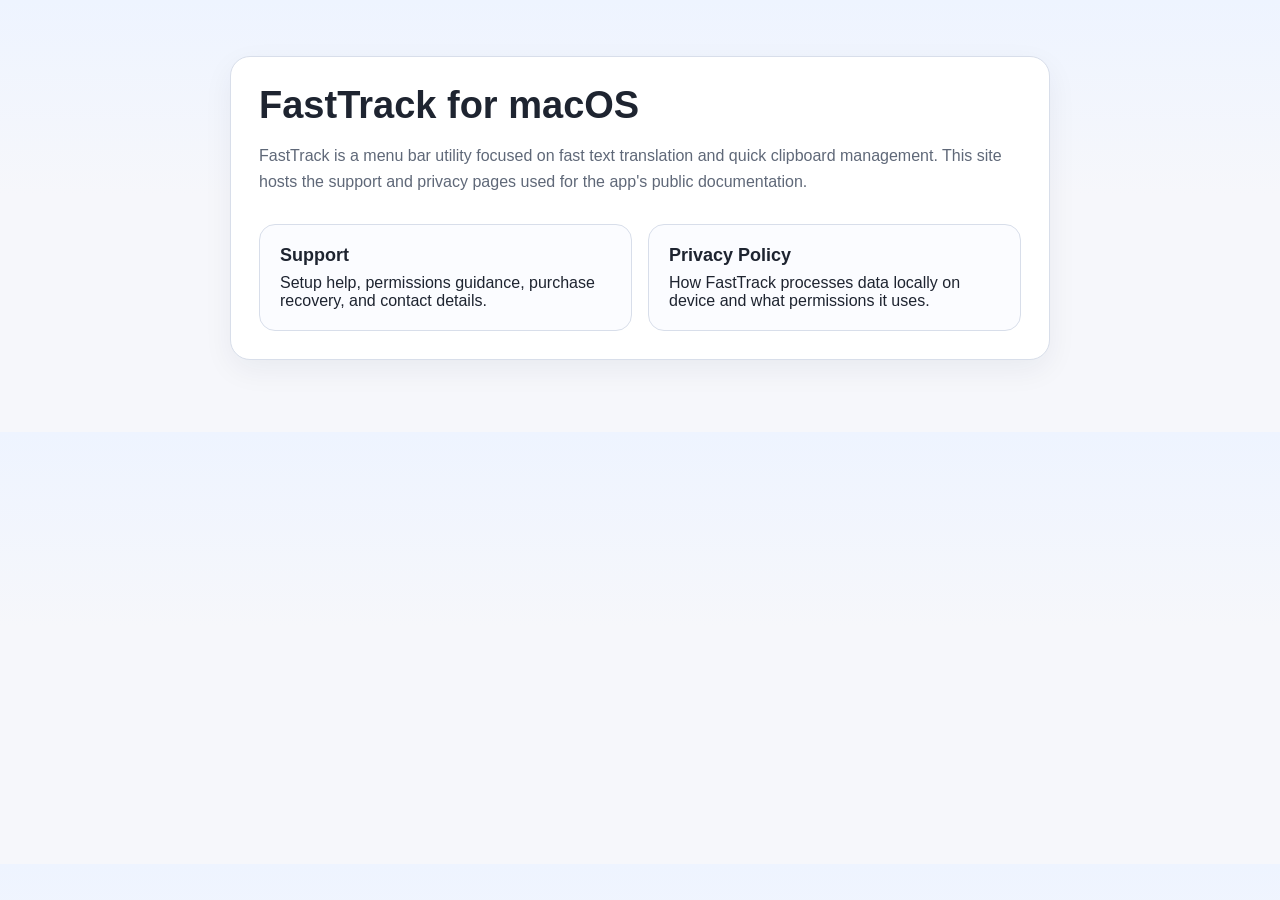
==== index.html @ 439d9b75 "Add FastTrack support and privacy pages" ====
<!DOCTYPE html>
<html lang="en">
<head>
  <meta charset="UTF-8">
  <meta name="viewport" content="width=device-width, initial-scale=1">
  <title>FastTrack for macOS</title>
  <style>
    :root {
      color-scheme: light;
      --bg: #f6f7fb;
      --card: #ffffff;
      --text: #1e2430;
      --muted: #5f6878;
      --line: #d8deea;
      --accent: #1777ff;
    }
    * { box-sizing: border-box; }
    body {
      margin: 0;
      font-family: -apple-system, BlinkMacSystemFont, "Segoe UI", sans-serif;
      background: linear-gradient(180deg, #eef4ff 0%, var(--bg) 45%);
      color: var(--text);
    }
    .wrap {
      max-width: 860px;
      margin: 0 auto;
      padding: 56px 20px 72px;
    }
    .card {
      background: var(--card);
      border: 1px solid var(--line);
      border-radius: 20px;
      padding: 28px;
      box-shadow: 0 10px 30px rgba(25, 42, 70, 0.06);
    }
    h1 { margin: 0 0 10px; font-size: 38px; line-height: 1.1; }
    p { color: var(--muted); line-height: 1.65; }
    .links {
      display: grid;
      grid-template-columns: repeat(auto-fit, minmax(220px, 1fr));
      gap: 16px;
      margin-top: 28px;
    }
    a.tile {
      display: block;
      padding: 20px;
      border: 1px solid var(--line);
      border-radius: 16px;
      text-decoration: none;
      color: inherit;
      background: #fbfcff;
    }
    a.tile:hover { border-color: #b7c8f6; }
    .tile strong { display: block; margin-bottom: 8px; font-size: 18px; }
  </style>
</head>
<body>
  <main class="wrap">
    <section class="card">
      <h1>FastTrack for macOS</h1>
      <p>FastTrack is a menu bar utility focused on fast text translation and quick clipboard management. This site hosts the support and privacy pages used for the app's public documentation.</p>
      <div class="links">
        <a class="tile" href="./support.html">
          <strong>Support</strong>
          <span>Setup help, permissions guidance, purchase recovery, and contact details.</span>
        </a>
        <a class="tile" href="./privacy.html">
          <strong>Privacy Policy</strong>
          <span>How FastTrack processes data locally on device and what permissions it uses.</span>
        </a>
      </div>
    </section>
  </main>
</body>
</html>
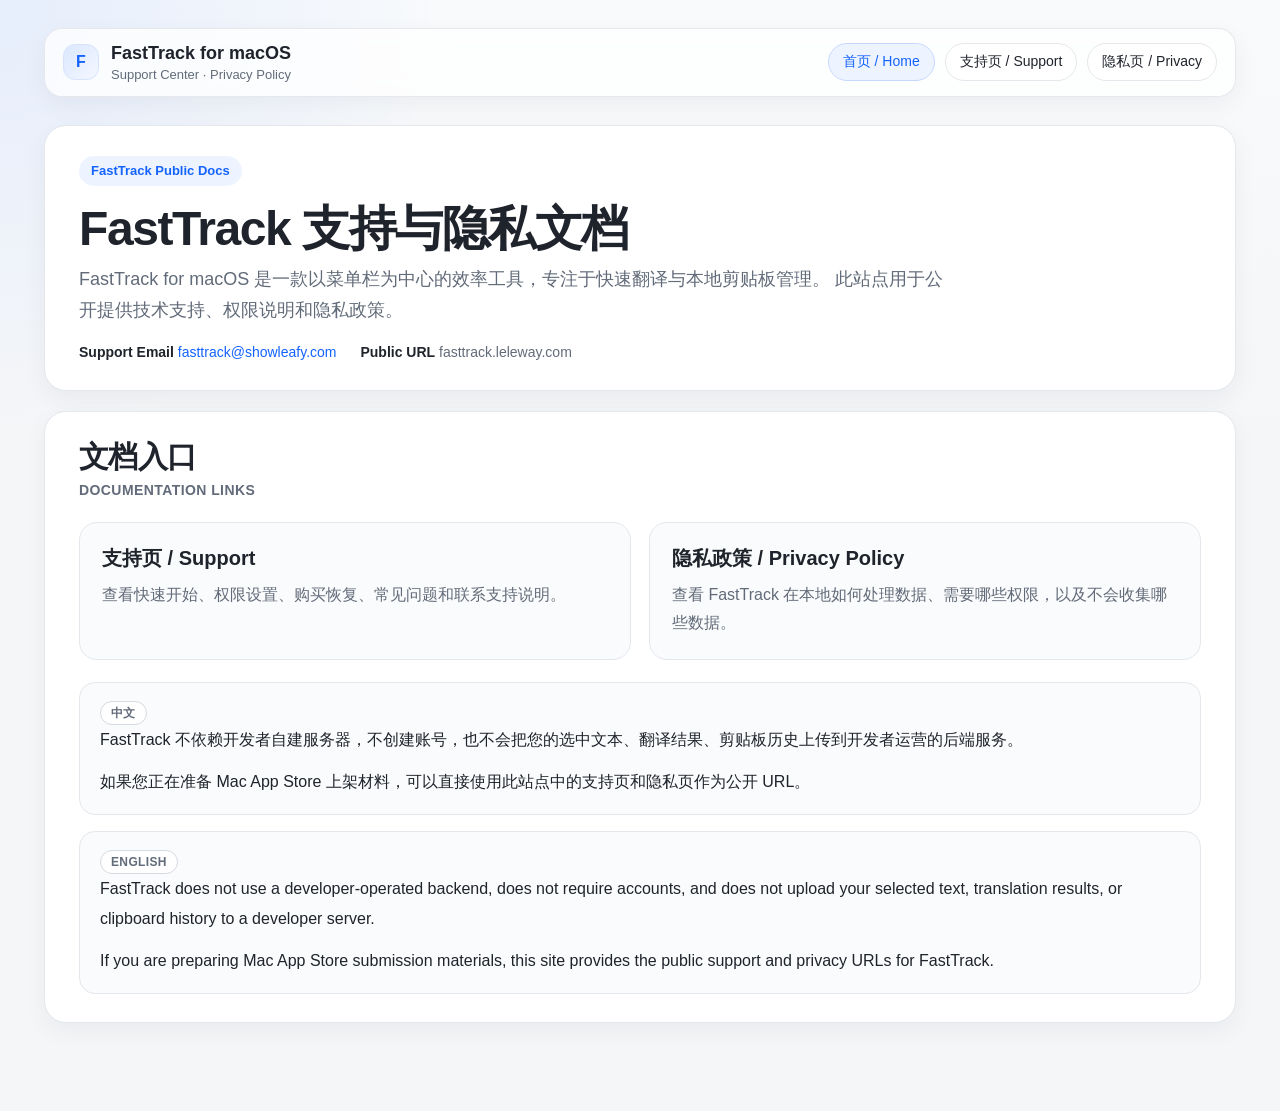
==== commit 291ca8ac: "feat: redesign support and privacy pages" ====
--- a/index.html
+++ b/index.html
@@ -1,73 +1,67 @@
 <!DOCTYPE html>
-<html lang="en">
+<html lang="zh-CN">
 <head>
   <meta charset="UTF-8">
   <meta name="viewport" content="width=device-width, initial-scale=1">
   <title>FastTrack for macOS</title>
-  <style>
-    :root {
-      color-scheme: light;
-      --bg: #f6f7fb;
-      --card: #ffffff;
-      --text: #1e2430;
-      --muted: #5f6878;
-      --line: #d8deea;
-      --accent: #1777ff;
-    }
-    * { box-sizing: border-box; }
-    body {
-      margin: 0;
-      font-family: -apple-system, BlinkMacSystemFont, "Segoe UI", sans-serif;
-      background: linear-gradient(180deg, #eef4ff 0%, var(--bg) 45%);
-      color: var(--text);
-    }
-    .wrap {
-      max-width: 860px;
-      margin: 0 auto;
-      padding: 56px 20px 72px;
-    }
-    .card {
-      background: var(--card);
-      border: 1px solid var(--line);
-      border-radius: 20px;
-      padding: 28px;
-      box-shadow: 0 10px 30px rgba(25, 42, 70, 0.06);
-    }
-    h1 { margin: 0 0 10px; font-size: 38px; line-height: 1.1; }
-    p { color: var(--muted); line-height: 1.65; }
-    .links {
-      display: grid;
-      grid-template-columns: repeat(auto-fit, minmax(220px, 1fr));
-      gap: 16px;
-      margin-top: 28px;
-    }
-    a.tile {
-      display: block;
-      padding: 20px;
-      border: 1px solid var(--line);
-      border-radius: 16px;
-      text-decoration: none;
-      color: inherit;
-      background: #fbfcff;
-    }
-    a.tile:hover { border-color: #b7c8f6; }
-    .tile strong { display: block; margin-bottom: 8px; font-size: 18px; }
-  </style>
+  <link rel="stylesheet" href="./styles.css">
 </head>
 <body>
-  <main class="wrap">
-    <section class="card">
-      <h1>FastTrack for macOS</h1>
-      <p>FastTrack is a menu bar utility focused on fast text translation and quick clipboard management. This site hosts the support and privacy pages used for the app's public documentation.</p>
-      <div class="links">
-        <a class="tile" href="./support.html">
-          <strong>Support</strong>
-          <span>Setup help, permissions guidance, purchase recovery, and contact details.</span>
+  <main class="site-shell">
+    <header class="site-header">
+      <div class="brand">
+        <div class="brand-mark">F</div>
+        <div class="brand-copy">
+          <strong>FastTrack for macOS</strong>
+          <span>Support Center · Privacy Policy</span>
+        </div>
+      </div>
+      <nav class="site-nav" aria-label="Primary">
+        <a href="./index.html" aria-current="page">首页 / Home</a>
+        <a href="./support.html">支持页 / Support</a>
+        <a href="./privacy.html">隐私页 / Privacy</a>
+      </nav>
+    </header>
+
+    <section class="hero">
+      <span class="eyebrow">FastTrack Public Docs</span>
+      <h1>FastTrack 支持与隐私文档</h1>
+      <p class="hero-subtitle">
+        FastTrack for macOS 是一款以菜单栏为中心的效率工具，专注于快速翻译与本地剪贴板管理。
+        此站点用于公开提供技术支持、权限说明和隐私政策。
+      </p>
+      <div class="hero-meta">
+        <span><strong>Support Email</strong> <a href="mailto:fasttrack@showleafy.com">fasttrack@showleafy.com</a></span>
+        <span><strong>Public URL</strong> fasttrack.leleway.com</span>
+      </div>
+    </section>
+
+    <section class="doc-section">
+      <h2>文档入口</h2>
+      <p class="section-subtitle">Documentation Links</p>
+
+      <div class="home-grid">
+        <a class="home-tile" href="./support.html">
+          <strong>支持页 / Support</strong>
+          <p>查看快速开始、权限设置、购买恢复、常见问题和联系支持说明。</p>
         </a>
-        <a class="tile" href="./privacy.html">
-          <strong>Privacy Policy</strong>
-          <span>How FastTrack processes data locally on device and what permissions it uses.</span>
+        <a class="home-tile" href="./privacy.html">
+          <strong>隐私政策 / Privacy Policy</strong>
+          <p>查看 FastTrack 在本地如何处理数据、需要哪些权限，以及不会收集哪些数据。</p>
         </a>
+      </div>
+
+      <div class="copy-grid">
+        <div class="copy-block">
+          <span class="copy-label">中文</span>
+          <p>FastTrack 不依赖开发者自建服务器，不创建账号，也不会把您的选中文本、翻译结果、剪贴板历史上传到开发者运营的后端服务。</p>
+          <p>如果您正在准备 Mac App Store 上架材料，可以直接使用此站点中的支持页和隐私页作为公开 URL。</p>
+        </div>
+        <div class="copy-block">
+          <span class="copy-label">English</span>
+          <p>FastTrack does not use a developer-operated backend, does not require accounts, and does not upload your selected text, translation results, or clipboard history to a developer server.</p>
+          <p>If you are preparing Mac App Store submission materials, this site provides the public support and privacy URLs for FastTrack.</p>
+        </div>
       </div>
     </section>
   </main>
--- a/styles.css
+++ b/styles.css
@@ -0,0 +1,473 @@
+:root {
+  color-scheme: light;
+  --bg: #f5f6f8;
+  --panel: #ffffff;
+  --panel-soft: #fafbfc;
+  --text: #1f232b;
+  --muted: #626b79;
+  --line: #e4e7ec;
+  --line-strong: #d5dae2;
+  --accent: #1463ff;
+  --accent-soft: #eef4ff;
+  --shadow: 0 8px 24px rgba(17, 24, 39, 0.05);
+  --radius-lg: 22px;
+  --radius-md: 16px;
+  --radius-sm: 12px;
+}
+
+* {
+  box-sizing: border-box;
+}
+
+html {
+  scroll-behavior: smooth;
+}
+
+body {
+  margin: 0;
+  font-family: -apple-system, BlinkMacSystemFont, "Segoe UI", sans-serif;
+  background:
+    radial-gradient(circle at top left, rgba(20, 99, 255, 0.08), transparent 26%),
+    linear-gradient(180deg, #f8fafc 0%, var(--bg) 38%);
+  color: var(--text);
+}
+
+a {
+  color: var(--accent);
+  text-decoration: none;
+}
+
+a:hover {
+  text-decoration: underline;
+}
+
+.site-shell {
+  max-width: 1240px;
+  margin: 0 auto;
+  padding: 28px 24px 88px;
+}
+
+.site-header {
+  display: flex;
+  align-items: center;
+  justify-content: space-between;
+  gap: 20px;
+  margin-bottom: 28px;
+  padding: 14px 18px;
+  background: rgba(255, 255, 255, 0.74);
+  border: 1px solid rgba(228, 231, 236, 0.92);
+  border-radius: 18px;
+  backdrop-filter: blur(10px);
+  box-shadow: var(--shadow);
+}
+
+.brand {
+  display: flex;
+  align-items: center;
+  gap: 12px;
+  min-width: 0;
+}
+
+.brand-mark {
+  width: 36px;
+  height: 36px;
+  display: inline-flex;
+  align-items: center;
+  justify-content: center;
+  border-radius: 12px;
+  background: linear-gradient(135deg, #dbe8ff, #f4f7ff);
+  border: 1px solid #d7e3fb;
+  color: var(--accent);
+  font-weight: 800;
+}
+
+.brand-copy {
+  min-width: 0;
+}
+
+.brand-copy strong {
+  display: block;
+  font-size: 18px;
+  line-height: 1.2;
+}
+
+.brand-copy span {
+  display: block;
+  margin-top: 2px;
+  color: var(--muted);
+  font-size: 13px;
+}
+
+.site-nav {
+  display: flex;
+  flex-wrap: wrap;
+  gap: 10px;
+}
+
+.site-nav a {
+  display: inline-flex;
+  align-items: center;
+  justify-content: center;
+  min-height: 38px;
+  padding: 0 14px;
+  border-radius: 999px;
+  border: 1px solid var(--line);
+  background: var(--panel);
+  color: var(--text);
+  font-size: 14px;
+  text-decoration: none;
+}
+
+.site-nav a[aria-current="page"] {
+  border-color: #c7d8ff;
+  background: var(--accent-soft);
+  color: var(--accent);
+}
+
+.language-switch {
+  display: inline-flex;
+  gap: 10px;
+  flex-wrap: wrap;
+  margin-top: 18px;
+}
+
+.language-switch a {
+  display: inline-flex;
+  align-items: center;
+  min-height: 34px;
+  padding: 0 12px;
+  border-radius: 999px;
+  border: 1px solid var(--line);
+  background: var(--panel);
+  color: var(--muted);
+  font-size: 13px;
+  text-decoration: none;
+}
+
+.language-switch a[aria-current="page"] {
+  border-color: #c7d8ff;
+  background: var(--accent-soft);
+  color: var(--accent);
+}
+
+.doc-layout {
+  display: grid;
+  grid-template-columns: minmax(0, 1fr) 248px;
+  gap: 32px;
+  align-items: start;
+}
+
+.doc-main {
+  min-width: 0;
+}
+
+.hero {
+  padding: 30px 34px;
+  background: var(--panel);
+  border: 1px solid var(--line);
+  border-radius: var(--radius-lg);
+  box-shadow: var(--shadow);
+}
+
+.eyebrow {
+  display: inline-flex;
+  align-items: center;
+  gap: 8px;
+  min-height: 30px;
+  padding: 0 12px;
+  border-radius: 999px;
+  background: var(--accent-soft);
+  color: var(--accent);
+  font-size: 13px;
+  font-weight: 600;
+}
+
+.hero h1 {
+  margin: 18px 0 10px;
+  font-size: clamp(34px, 4vw, 48px);
+  line-height: 1.06;
+  letter-spacing: -0.03em;
+}
+
+.hero-subtitle {
+  max-width: 880px;
+  margin: 0;
+  color: var(--muted);
+  font-size: 18px;
+  line-height: 1.7;
+}
+
+.hero-meta {
+  display: flex;
+  flex-wrap: wrap;
+  gap: 16px 24px;
+  margin-top: 18px;
+  color: var(--muted);
+  font-size: 14px;
+}
+
+.hero-meta strong {
+  color: var(--text);
+}
+
+.doc-section {
+  margin-top: 20px;
+  padding: 28px 34px;
+  background: var(--panel);
+  border: 1px solid var(--line);
+  border-radius: var(--radius-lg);
+  box-shadow: var(--shadow);
+}
+
+.doc-section h2 {
+  margin: 0;
+  font-size: 30px;
+  line-height: 1.15;
+  letter-spacing: -0.02em;
+}
+
+.section-subtitle {
+  margin: 8px 0 0;
+  color: var(--muted);
+  font-size: 14px;
+  font-weight: 600;
+  letter-spacing: 0.03em;
+  text-transform: uppercase;
+}
+
+.copy-grid {
+  display: grid;
+  gap: 16px;
+  margin-top: 22px;
+}
+
+.copy-block {
+  padding: 18px 20px;
+  background: var(--panel-soft);
+  border: 1px solid var(--line);
+  border-radius: var(--radius-md);
+}
+
+.copy-label {
+  display: inline-flex;
+  align-items: center;
+  min-height: 24px;
+  padding: 0 10px;
+  border-radius: 999px;
+  background: #ffffff;
+  border: 1px solid var(--line-strong);
+  color: var(--muted);
+  font-size: 12px;
+  font-weight: 700;
+  letter-spacing: 0.03em;
+  text-transform: uppercase;
+}
+
+.copy-block p,
+.copy-block li {
+  margin: 0;
+  color: var(--text);
+  font-size: 16px;
+  line-height: 1.85;
+}
+
+.copy-block p + p,
+.copy-block ul,
+.copy-block ol {
+  margin-top: 12px;
+}
+
+.copy-block ul,
+.copy-block ol {
+  padding-left: 22px;
+}
+
+.copy-block li + li {
+  margin-top: 8px;
+}
+
+.doc-content p,
+.doc-content li {
+  margin: 0;
+  color: var(--text);
+  font-size: 16px;
+  line-height: 1.85;
+}
+
+.doc-content p + p,
+.doc-content ul,
+.doc-content ol {
+  margin-top: 12px;
+}
+
+.doc-content ul,
+.doc-content ol {
+  padding-left: 22px;
+}
+
+.doc-content li + li {
+  margin-top: 8px;
+}
+
+.copy-block strong {
+  color: var(--text);
+}
+
+.note {
+  margin-top: 16px;
+  padding: 14px 16px;
+  border-left: 3px solid var(--accent);
+  background: var(--accent-soft);
+  border-radius: 14px;
+}
+
+.note p {
+  margin: 0;
+  color: #24407a;
+  font-size: 14px;
+  line-height: 1.7;
+}
+
+.doc-aside {
+  position: sticky;
+  top: 24px;
+}
+
+.toc {
+  padding: 20px 18px;
+  background: rgba(255, 255, 255, 0.82);
+  border: 1px solid var(--line);
+  border-radius: 18px;
+  box-shadow: var(--shadow);
+  backdrop-filter: blur(10px);
+}
+
+.toc h2 {
+  margin: 0 0 12px;
+  font-size: 14px;
+  line-height: 1.2;
+  letter-spacing: 0.03em;
+  text-transform: uppercase;
+  color: var(--muted);
+}
+
+.toc ul {
+  margin: 0;
+  padding: 0;
+  list-style: none;
+}
+
+.toc li + li {
+  margin-top: 8px;
+}
+
+.toc a {
+  color: var(--muted);
+  font-size: 14px;
+  line-height: 1.6;
+  text-decoration: none;
+}
+
+.toc a:hover {
+  color: var(--accent);
+}
+
+.home-grid {
+  display: grid;
+  grid-template-columns: repeat(auto-fit, minmax(260px, 1fr));
+  gap: 18px;
+  margin-top: 24px;
+}
+
+.home-tile {
+  display: block;
+  padding: 22px;
+  background: var(--panel-soft);
+  border: 1px solid var(--line);
+  border-radius: 18px;
+  text-decoration: none;
+}
+
+.home-tile:hover {
+  border-color: #c7d8ff;
+  background: #ffffff;
+}
+
+.home-tile strong {
+  display: block;
+  color: var(--text);
+  font-size: 20px;
+  line-height: 1.3;
+}
+
+.home-tile p {
+  margin: 10px 0 0;
+  color: var(--muted);
+  line-height: 1.75;
+}
+
+.footer-links {
+  display: flex;
+  flex-wrap: wrap;
+  gap: 12px 16px;
+  margin-top: 24px;
+  font-size: 14px;
+  color: var(--muted);
+}
+
+@media (max-width: 980px) {
+  .doc-layout {
+    grid-template-columns: 1fr;
+  }
+
+  .doc-aside {
+    position: static;
+    order: -1;
+  }
+
+  .toc {
+    padding: 18px;
+  }
+}
+
+@media (max-width: 720px) {
+  .site-shell {
+    padding: 18px 14px 52px;
+  }
+
+  .site-header,
+  .hero,
+  .doc-section {
+    padding-left: 20px;
+    padding-right: 20px;
+  }
+
+  .site-header {
+    flex-direction: column;
+    align-items: stretch;
+  }
+
+  .brand {
+    align-items: flex-start;
+  }
+
+  .site-nav {
+    width: 100%;
+  }
+
+  .site-nav a {
+    flex: 1 1 calc(50% - 10px);
+  }
+
+  .hero h1 {
+    font-size: 34px;
+  }
+
+  .doc-section h2 {
+    font-size: 24px;
+  }
+
+  .copy-block {
+    padding: 16px;
+  }
+}
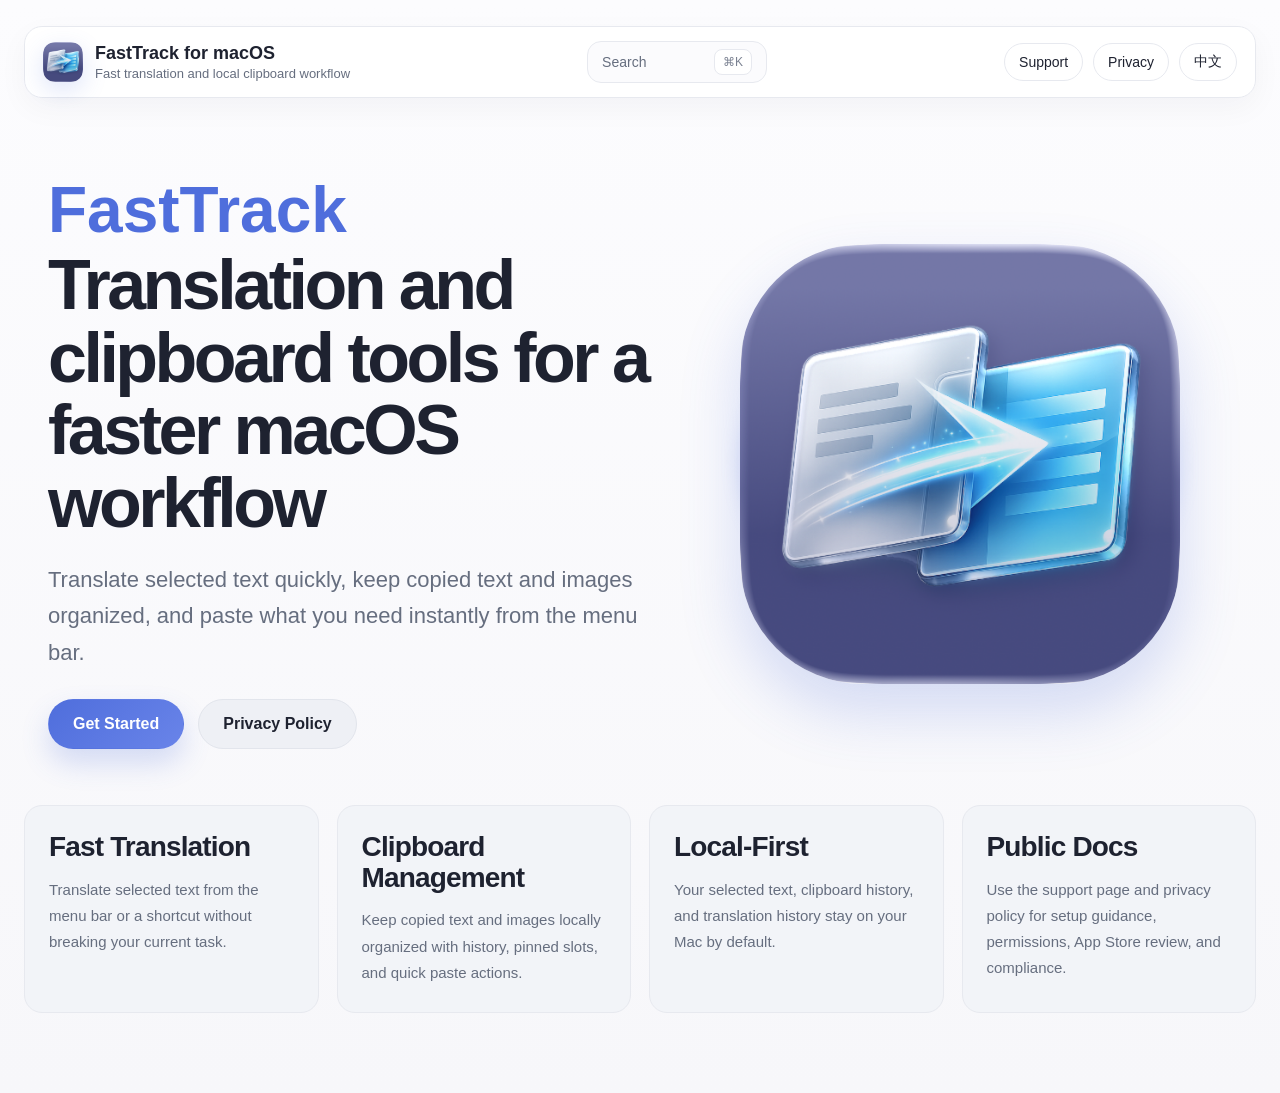
==== commit b061aea9: "feat: split localized home pages and refresh site chrome" ====
--- a/index.html
+++ b/index.html
@@ -1,68 +1,71 @@
 <!DOCTYPE html>
-<html lang="zh-CN">
+<html lang="en">
 <head>
   <meta charset="UTF-8">
   <meta name="viewport" content="width=device-width, initial-scale=1">
   <title>FastTrack for macOS</title>
+  <link rel="icon" href="./assets/app-icon.png">
   <link rel="stylesheet" href="./styles.css">
 </head>
 <body>
-  <main class="site-shell">
-    <header class="site-header">
-      <div class="brand">
-        <div class="brand-mark">F</div>
+  <main class="site-shell site-shell-home">
+    <header class="site-header home-header">
+      <a class="brand" href="./index.html" aria-label="FastTrack home">
+        <img class="brand-icon" src="./assets/app-icon.png" alt="FastTrack app icon">
         <div class="brand-copy">
           <strong>FastTrack for macOS</strong>
-          <span>Support Center · Privacy Policy</span>
+          <span>Fast translation and local clipboard workflow</span>
         </div>
+      </a>
+
+      <div class="header-search" aria-hidden="true">
+        <span>Search</span>
+        <kbd>⌘K</kbd>
       </div>
+
       <nav class="site-nav" aria-label="Primary">
-        <a href="./index.html" aria-current="page">首页 / Home</a>
-        <a href="./support.html">支持页 / Support</a>
-        <a href="./privacy.html">隐私页 / Privacy</a>
+        <a href="./support.html">Support</a>
+        <a href="./privacy.html">Privacy</a>
+        <a href="./index.zh.html">中文</a>
       </nav>
     </header>
 
-    <section class="hero">
-      <span class="eyebrow">FastTrack Public Docs</span>
-      <h1>FastTrack 支持与隐私文档</h1>
-      <p class="hero-subtitle">
-        FastTrack for macOS 是一款以菜单栏为中心的效率工具，专注于快速翻译与本地剪贴板管理。
-        此站点用于公开提供技术支持、权限说明和隐私政策。
-      </p>
-      <div class="hero-meta">
-        <span><strong>Support Email</strong> <a href="mailto:fasttrack@showleafy.com">fasttrack@showleafy.com</a></span>
-        <span><strong>Public URL</strong> fasttrack.leleway.com</span>
+    <section class="home-hero">
+      <div class="home-copy">
+        <p class="home-label">FastTrack</p>
+        <h1>Translation and clipboard tools for a faster macOS workflow</h1>
+        <p class="home-summary">
+          Translate selected text quickly, keep copied text and images organized, and paste what you need instantly from the menu bar.
+        </p>
+        <div class="home-actions">
+          <a class="button button-primary" href="./support.html">Get Started</a>
+          <a class="button button-secondary" href="./privacy.html">Privacy Policy</a>
+        </div>
+      </div>
+
+      <div class="hero-art" aria-hidden="true">
+        <div class="hero-art-glow"></div>
+        <img class="hero-art-icon" src="./assets/app-icon.png" alt="">
       </div>
     </section>
 
-    <section class="doc-section">
-      <h2>文档入口</h2>
-      <p class="section-subtitle">Documentation Links</p>
-
-      <div class="home-grid">
-        <a class="home-tile" href="./support.html">
-          <strong>支持页 / Support</strong>
-          <p>查看快速开始、权限设置、购买恢复、常见问题和联系支持说明。</p>
-        </a>
-        <a class="home-tile" href="./privacy.html">
-          <strong>隐私政策 / Privacy Policy</strong>
-          <p>查看 FastTrack 在本地如何处理数据、需要哪些权限，以及不会收集哪些数据。</p>
-        </a>
-      </div>
-
-      <div class="copy-grid">
-        <div class="copy-block">
-          <span class="copy-label">中文</span>
-          <p>FastTrack 不依赖开发者自建服务器，不创建账号，也不会把您的选中文本、翻译结果、剪贴板历史上传到开发者运营的后端服务。</p>
-          <p>如果您正在准备 Mac App Store 上架材料，可以直接使用此站点中的支持页和隐私页作为公开 URL。</p>
-        </div>
-        <div class="copy-block">
-          <span class="copy-label">English</span>
-          <p>FastTrack does not use a developer-operated backend, does not require accounts, and does not upload your selected text, translation results, or clipboard history to a developer server.</p>
-          <p>If you are preparing Mac App Store submission materials, this site provides the public support and privacy URLs for FastTrack.</p>
-        </div>
-      </div>
+    <section class="feature-grid" aria-label="Key features">
+      <article class="feature-card">
+        <h2>Fast Translation</h2>
+        <p>Translate selected text from the menu bar or a shortcut without breaking your current task.</p>
+      </article>
+      <article class="feature-card">
+        <h2>Clipboard Management</h2>
+        <p>Keep copied text and images locally organized with history, pinned slots, and quick paste actions.</p>
+      </article>
+      <article class="feature-card">
+        <h2>Local-First</h2>
+        <p>Your selected text, clipboard history, and translation history stay on your Mac by default.</p>
+      </article>
+      <article class="feature-card">
+        <h2>Public Docs</h2>
+        <p>Use the support page and privacy policy for setup guidance, permissions, App Store review, and compliance.</p>
+      </article>
     </section>
   </main>
 </body>
--- a/styles.css
+++ b/styles.css
@@ -1,18 +1,21 @@
 :root {
   color-scheme: light;
-  --bg: #f5f6f8;
+  --bg: #f7f7fa;
+  --bg-soft: #fbfbfd;
   --panel: #ffffff;
-  --panel-soft: #fafbfc;
-  --text: #1f232b;
-  --muted: #626b79;
-  --line: #e4e7ec;
-  --line-strong: #d5dae2;
-  --accent: #1463ff;
-  --accent-soft: #eef4ff;
-  --shadow: 0 8px 24px rgba(17, 24, 39, 0.05);
+  --panel-soft: #f2f4f8;
+  --text: #1e2230;
+  --muted: #666e7f;
+  --line: #e7e9ef;
+  --line-strong: #d8dde7;
+  --accent: #4f6edc;
+  --accent-strong: #3f5eca;
+  --accent-soft: #eef1ff;
+  --shadow: 0 16px 40px rgba(15, 23, 42, 0.06);
+  --radius-xl: 28px;
   --radius-lg: 22px;
-  --radius-md: 16px;
-  --radius-sm: 12px;
+  --radius-md: 18px;
+  --radius-sm: 14px;
 }
 
 * {
@@ -26,14 +29,12 @@
 body {
   margin: 0;
   font-family: -apple-system, BlinkMacSystemFont, "Segoe UI", sans-serif;
-  background:
-    radial-gradient(circle at top left, rgba(20, 99, 255, 0.08), transparent 26%),
-    linear-gradient(180deg, #f8fafc 0%, var(--bg) 38%);
   color: var(--text);
+  background: linear-gradient(180deg, #fcfcfe 0%, var(--bg) 100%);
 }
 
 a {
-  color: var(--accent);
+  color: var(--accent-strong);
   text-decoration: none;
 }
 
@@ -41,24 +42,37 @@
   text-decoration: underline;
 }
 
+img {
+  display: block;
+  max-width: 100%;
+}
+
 .site-shell {
-  max-width: 1240px;
+  max-width: 1220px;
   margin: 0 auto;
-  padding: 28px 24px 88px;
+  padding: 26px 24px 80px;
+}
+
+.site-shell-home {
+  max-width: 1280px;
 }
 
 .site-header {
   display: flex;
   align-items: center;
   justify-content: space-between;
-  gap: 20px;
-  margin-bottom: 28px;
+  gap: 18px;
+  margin-bottom: 30px;
   padding: 14px 18px;
-  background: rgba(255, 255, 255, 0.74);
-  border: 1px solid rgba(228, 231, 236, 0.92);
+  background: rgba(255, 255, 255, 0.88);
+  border: 1px solid var(--line);
   border-radius: 18px;
   backdrop-filter: blur(10px);
-  box-shadow: var(--shadow);
+  box-shadow: 0 10px 30px rgba(15, 23, 42, 0.04);
+}
+
+.home-header {
+  gap: 20px;
 }
 
 .brand {
@@ -66,23 +80,20 @@
   align-items: center;
   gap: 12px;
   min-width: 0;
-}
-
-.brand-mark {
-  width: 36px;
-  height: 36px;
-  display: inline-flex;
-  align-items: center;
-  justify-content: center;
+  color: inherit;
+  text-decoration: none;
+}
+
+.brand:hover {
+  text-decoration: none;
+}
+
+.brand-icon {
+  width: 40px;
+  height: 40px;
   border-radius: 12px;
-  background: linear-gradient(135deg, #dbe8ff, #f4f7ff);
-  border: 1px solid #d7e3fb;
-  color: var(--accent);
-  font-weight: 800;
-}
-
-.brand-copy {
-  min-width: 0;
+  box-shadow: 0 8px 24px rgba(79, 110, 220, 0.18);
+  flex: 0 0 auto;
 }
 
 .brand-copy strong {
@@ -98,10 +109,41 @@
   font-size: 13px;
 }
 
+.header-search {
+  display: inline-flex;
+  align-items: center;
+  gap: 10px;
+  min-width: 180px;
+  min-height: 42px;
+  padding: 0 14px;
+  border-radius: 14px;
+  background: var(--bg-soft);
+  border: 1px solid var(--line);
+  color: var(--muted);
+  font-size: 14px;
+}
+
+.header-search kbd {
+  margin-left: auto;
+  min-width: 34px;
+  height: 26px;
+  padding: 0 8px;
+  display: inline-flex;
+  align-items: center;
+  justify-content: center;
+  border-radius: 8px;
+  background: #fff;
+  border: 1px solid var(--line);
+  color: #7a8191;
+  font: inherit;
+  font-size: 12px;
+}
+
 .site-nav {
   display: flex;
   flex-wrap: wrap;
   gap: 10px;
+  justify-content: flex-end;
 }
 
 .site-nav a {
@@ -112,42 +154,143 @@
   padding: 0 14px;
   border-radius: 999px;
   border: 1px solid var(--line);
-  background: var(--panel);
+  background: #fff;
   color: var(--text);
   font-size: 14px;
   text-decoration: none;
 }
 
 .site-nav a[aria-current="page"] {
-  border-color: #c7d8ff;
   background: var(--accent-soft);
+  border-color: #ccd6ff;
+  color: var(--accent-strong);
+}
+
+.home-hero {
+  display: grid;
+  grid-template-columns: minmax(0, 1.05fr) minmax(280px, 0.95fr);
+  gap: 40px;
+  align-items: center;
+  padding: 36px 24px 14px;
+}
+
+.home-copy {
+  padding: 16px 0;
+}
+
+.home-label {
+  margin: 0 0 8px;
   color: var(--accent);
-}
-
-.language-switch {
-  display: inline-flex;
-  gap: 10px;
+  font-weight: 700;
+  font-size: clamp(42px, 6vw, 64px);
+  line-height: 0.95;
+}
+
+.home-copy h1 {
+  margin: 0;
+  max-width: 720px;
+  font-size: clamp(42px, 5.8vw, 70px);
+  line-height: 1.04;
+  letter-spacing: -0.05em;
+}
+
+.home-summary {
+  max-width: 640px;
+  margin: 22px 0 0;
+  color: var(--muted);
+  font-size: clamp(19px, 2vw, 22px);
+  line-height: 1.65;
+}
+
+.home-actions {
+  display: flex;
   flex-wrap: wrap;
-  margin-top: 18px;
-}
-
-.language-switch a {
-  display: inline-flex;
-  align-items: center;
-  min-height: 34px;
-  padding: 0 12px;
+  gap: 14px;
+  margin-top: 28px;
+}
+
+.button {
+  display: inline-flex;
+  align-items: center;
+  justify-content: center;
+  min-height: 50px;
+  padding: 0 24px;
   border-radius: 999px;
-  border: 1px solid var(--line);
-  background: var(--panel);
-  color: var(--muted);
-  font-size: 13px;
-  text-decoration: none;
-}
-
-.language-switch a[aria-current="page"] {
-  border-color: #c7d8ff;
-  background: var(--accent-soft);
-  color: var(--accent);
+  border: 1px solid transparent;
+  font-size: 16px;
+  font-weight: 600;
+  text-decoration: none;
+}
+
+.button:hover {
+  text-decoration: none;
+}
+
+.button-primary {
+  color: #fff;
+  background: linear-gradient(135deg, var(--accent), #6984e9);
+  box-shadow: 0 14px 28px rgba(79, 110, 220, 0.22);
+}
+
+.button-secondary {
+  color: var(--text);
+  background: #eef0f5;
+  border-color: #e2e5ec;
+}
+
+.hero-art {
+  position: relative;
+  min-height: 420px;
+  display: flex;
+  align-items: center;
+  justify-content: center;
+}
+
+.hero-art-glow {
+  position: absolute;
+  inset: 48px;
+  border-radius: 50%;
+  background:
+    radial-gradient(circle at 30% 30%, rgba(255, 255, 255, 0.88), rgba(255, 255, 255, 0) 38%),
+    radial-gradient(circle at 70% 70%, rgba(91, 128, 255, 0.2), rgba(91, 128, 255, 0) 45%),
+    linear-gradient(135deg, rgba(80, 111, 220, 0.18), rgba(124, 146, 232, 0.05));
+  filter: blur(8px);
+}
+
+.hero-art-icon {
+  position: relative;
+  width: min(86%, 440px);
+  border-radius: 28%;
+  box-shadow: 0 28px 60px rgba(79, 110, 220, 0.22);
+}
+
+.feature-grid {
+  display: grid;
+  grid-template-columns: repeat(4, minmax(0, 1fr));
+  gap: 18px;
+  margin-top: 26px;
+}
+
+.feature-card {
+  min-height: 188px;
+  padding: 26px 24px;
+  background: var(--panel-soft);
+  border: 1px solid var(--line);
+  border-radius: var(--radius-md);
+}
+
+.feature-card h2 {
+  margin: 0 0 14px;
+  font-size: 28px;
+  line-height: 1.1;
+  letter-spacing: -0.03em;
+}
+
+.feature-card p {
+  margin: 0;
+  color: var(--muted);
+  font-size: 15px;
+  line-height: 1.75;
 }
 
 .doc-layout {
@@ -161,40 +304,48 @@
   min-width: 0;
 }
 
+.hero,
+.doc-section {
+  background: var(--panel);
+  border: 1px solid var(--line);
+  border-radius: var(--radius-lg);
+  box-shadow: var(--shadow);
+}
+
 .hero {
   padding: 30px 34px;
-  background: var(--panel);
-  border: 1px solid var(--line);
-  border-radius: var(--radius-lg);
-  box-shadow: var(--shadow);
+}
+
+.doc-section {
+  margin-top: 20px;
+  padding: 28px 34px;
 }
 
 .eyebrow {
   display: inline-flex;
   align-items: center;
-  gap: 8px;
   min-height: 30px;
   padding: 0 12px;
   border-radius: 999px;
   background: var(--accent-soft);
-  color: var(--accent);
+  color: var(--accent-strong);
   font-size: 13px;
-  font-weight: 600;
+  font-weight: 700;
 }
 
 .hero h1 {
   margin: 18px 0 10px;
   font-size: clamp(34px, 4vw, 48px);
-  line-height: 1.06;
+  line-height: 1.08;
   letter-spacing: -0.03em;
 }
 
 .hero-subtitle {
-  max-width: 880px;
+  max-width: 860px;
   margin: 0;
   color: var(--muted);
   font-size: 18px;
-  line-height: 1.7;
+  line-height: 1.72;
 }
 
 .hero-meta {
@@ -210,19 +361,36 @@
   color: var(--text);
 }
 
-.doc-section {
-  margin-top: 20px;
-  padding: 28px 34px;
-  background: var(--panel);
-  border: 1px solid var(--line);
-  border-radius: var(--radius-lg);
-  box-shadow: var(--shadow);
+.language-switch {
+  display: inline-flex;
+  gap: 10px;
+  flex-wrap: wrap;
+  margin-top: 18px;
+}
+
+.language-switch a {
+  display: inline-flex;
+  align-items: center;
+  min-height: 34px;
+  padding: 0 12px;
+  border-radius: 999px;
+  border: 1px solid var(--line);
+  background: #fff;
+  color: var(--muted);
+  font-size: 13px;
+  text-decoration: none;
+}
+
+.language-switch a[aria-current="page"] {
+  border-color: #c7d0ff;
+  background: var(--accent-soft);
+  color: var(--accent-strong);
 }
 
 .doc-section h2 {
   margin: 0;
   font-size: 30px;
-  line-height: 1.15;
+  line-height: 1.16;
   letter-spacing: -0.02em;
 }
 
@@ -235,69 +403,17 @@
   text-transform: uppercase;
 }
 
-.copy-grid {
-  display: grid;
-  gap: 16px;
-  margin-top: 22px;
-}
-
-.copy-block {
-  padding: 18px 20px;
-  background: var(--panel-soft);
-  border: 1px solid var(--line);
-  border-radius: var(--radius-md);
-}
-
-.copy-label {
-  display: inline-flex;
-  align-items: center;
-  min-height: 24px;
-  padding: 0 10px;
-  border-radius: 999px;
-  background: #ffffff;
-  border: 1px solid var(--line-strong);
-  color: var(--muted);
-  font-size: 12px;
-  font-weight: 700;
-  letter-spacing: 0.03em;
-  text-transform: uppercase;
-}
-
-.copy-block p,
-.copy-block li {
-  margin: 0;
+.doc-content {
+  margin-top: 18px;
   color: var(--text);
   font-size: 16px;
-  line-height: 1.85;
-}
-
-.copy-block p + p,
-.copy-block ul,
-.copy-block ol {
-  margin-top: 12px;
-}
-
-.copy-block ul,
-.copy-block ol {
-  padding-left: 22px;
-}
-
-.copy-block li + li {
-  margin-top: 8px;
+  line-height: 1.82;
 }
 
 .doc-content p,
-.doc-content li {
-  margin: 0;
-  color: var(--text);
-  font-size: 16px;
-  line-height: 1.85;
-}
-
-.doc-content p + p,
 .doc-content ul,
 .doc-content ol {
-  margin-top: 12px;
+  margin: 0 0 14px;
 }
 
 .doc-content ul,
@@ -309,23 +425,22 @@
   margin-top: 8px;
 }
 
-.copy-block strong {
-  color: var(--text);
-}
-
-.note {
-  margin-top: 16px;
-  padding: 14px 16px;
-  border-left: 3px solid var(--accent);
-  background: var(--accent-soft);
-  border-radius: 14px;
-}
-
-.note p {
-  margin: 0;
-  color: #24407a;
-  font-size: 14px;
-  line-height: 1.7;
+.footer-links {
+  display: flex;
+  flex-wrap: wrap;
+  gap: 12px;
+  margin-top: 24px;
+}
+
+.footer-links a {
+  display: inline-flex;
+  align-items: center;
+  min-height: 38px;
+  padding: 0 14px;
+  border-radius: 999px;
+  border: 1px solid var(--line);
+  background: var(--bg-soft);
+  text-decoration: none;
 }
 
 .doc-aside {
@@ -334,21 +449,16 @@
 }
 
 .toc {
-  padding: 20px 18px;
-  background: rgba(255, 255, 255, 0.82);
-  border: 1px solid var(--line);
-  border-radius: 18px;
+  padding: 22px 20px;
+  background: var(--panel);
+  border: 1px solid var(--line);
+  border-radius: var(--radius-md);
   box-shadow: var(--shadow);
-  backdrop-filter: blur(10px);
 }
 
 .toc h2 {
-  margin: 0 0 12px;
-  font-size: 14px;
-  line-height: 1.2;
-  letter-spacing: 0.03em;
-  text-transform: uppercase;
-  color: var(--muted);
+  margin: 0 0 14px;
+  font-size: 16px;
 }
 
 .toc ul {
@@ -358,116 +468,81 @@
 }
 
 .toc li + li {
-  margin-top: 8px;
+  margin-top: 10px;
 }
 
 .toc a {
   color: var(--muted);
   font-size: 14px;
-  line-height: 1.6;
-  text-decoration: none;
 }
 
 .toc a:hover {
-  color: var(--accent);
-}
-
-.home-grid {
-  display: grid;
-  grid-template-columns: repeat(auto-fit, minmax(260px, 1fr));
-  gap: 18px;
-  margin-top: 24px;
-}
-
-.home-tile {
-  display: block;
-  padding: 22px;
-  background: var(--panel-soft);
-  border: 1px solid var(--line);
-  border-radius: 18px;
-  text-decoration: none;
-}
-
-.home-tile:hover {
-  border-color: #c7d8ff;
-  background: #ffffff;
-}
-
-.home-tile strong {
-  display: block;
-  color: var(--text);
-  font-size: 20px;
-  line-height: 1.3;
-}
-
-.home-tile p {
-  margin: 10px 0 0;
-  color: var(--muted);
-  line-height: 1.75;
-}
-
-.footer-links {
-  display: flex;
-  flex-wrap: wrap;
-  gap: 12px 16px;
-  margin-top: 24px;
-  font-size: 14px;
-  color: var(--muted);
-}
-
-@media (max-width: 980px) {
+  color: var(--accent-strong);
+}
+
+@media (max-width: 1080px) {
+  .site-header {
+    flex-wrap: wrap;
+  }
+
+  .header-search {
+    order: 3;
+    width: 100%;
+  }
+
+  .home-hero,
   .doc-layout {
     grid-template-columns: 1fr;
   }
 
+  .feature-grid {
+    grid-template-columns: repeat(2, minmax(0, 1fr));
+  }
+
   .doc-aside {
     position: static;
-    order: -1;
-  }
-
-  .toc {
-    padding: 18px;
   }
 }
 
 @media (max-width: 720px) {
-  .site-shell {
-    padding: 18px 14px 52px;
-  }
-
-  .site-header,
+  .site-shell,
+  .site-shell-home {
+    padding: 18px 16px 56px;
+  }
+
+  .site-header {
+    padding: 14px;
+  }
+
+  .home-hero {
+    gap: 18px;
+    padding: 10px 4px 0;
+  }
+
+  .hero-art {
+    min-height: 260px;
+  }
+
+  .feature-grid {
+    grid-template-columns: 1fr;
+    margin-top: 20px;
+  }
+
   .hero,
   .doc-section {
-    padding-left: 20px;
-    padding-right: 20px;
-  }
-
-  .site-header {
-    flex-direction: column;
-    align-items: stretch;
-  }
-
-  .brand {
-    align-items: flex-start;
-  }
-
-  .site-nav {
-    width: 100%;
-  }
-
-  .site-nav a {
-    flex: 1 1 calc(50% - 10px);
-  }
-
-  .hero h1 {
-    font-size: 34px;
-  }
-
-  .doc-section h2 {
-    font-size: 24px;
-  }
-
-  .copy-block {
-    padding: 16px;
-  }
-}
+    padding: 22px 20px;
+  }
+
+  .home-copy h1 {
+    font-size: 42px;
+  }
+
+  .home-label {
+    font-size: 38px;
+  }
+
+  .home-summary,
+  .hero-subtitle {
+    font-size: 17px;
+  }
+}
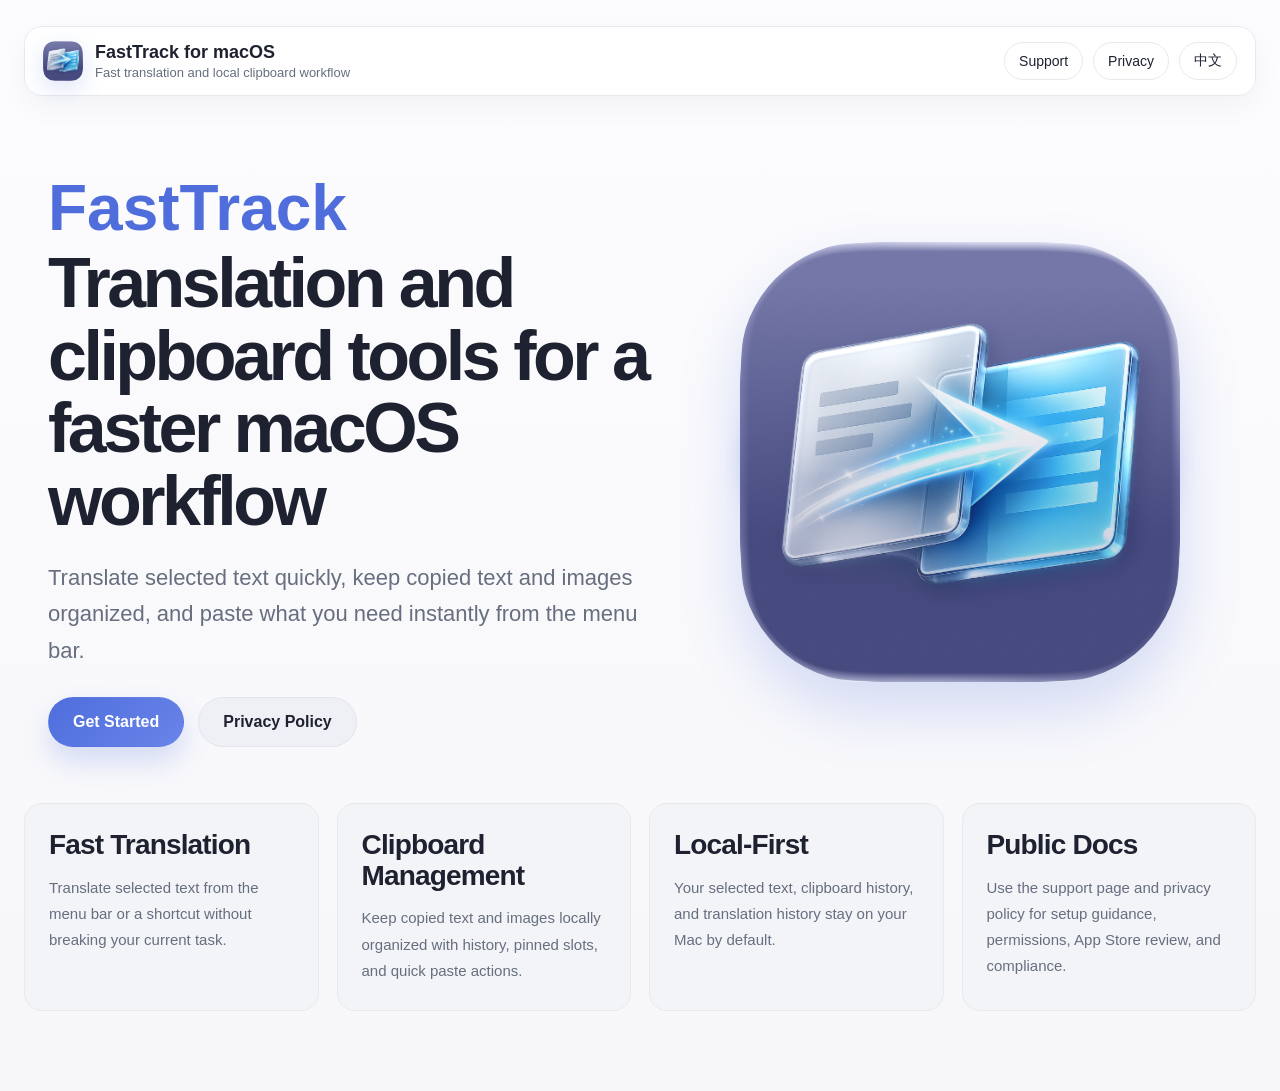
==== commit a4daa999: "fix: remove home header search placeholders" ====
--- a/index.html
+++ b/index.html
@@ -17,11 +17,6 @@
           <span>Fast translation and local clipboard workflow</span>
         </div>
       </a>
-
-      <div class="header-search" aria-hidden="true">
-        <span>Search</span>
-        <kbd>⌘K</kbd>
-      </div>
 
       <nav class="site-nav" aria-label="Primary">
         <a href="./support.html">Support</a>
--- a/styles.css
+++ b/styles.css
@@ -109,36 +109,6 @@
   font-size: 13px;
 }
 
-.header-search {
-  display: inline-flex;
-  align-items: center;
-  gap: 10px;
-  min-width: 180px;
-  min-height: 42px;
-  padding: 0 14px;
-  border-radius: 14px;
-  background: var(--bg-soft);
-  border: 1px solid var(--line);
-  color: var(--muted);
-  font-size: 14px;
-}
-
-.header-search kbd {
-  margin-left: auto;
-  min-width: 34px;
-  height: 26px;
-  padding: 0 8px;
-  display: inline-flex;
-  align-items: center;
-  justify-content: center;
-  border-radius: 8px;
-  background: #fff;
-  border: 1px solid var(--line);
-  color: #7a8191;
-  font: inherit;
-  font-size: 12px;
-}
-
 .site-nav {
   display: flex;
   flex-wrap: wrap;
@@ -485,11 +455,6 @@
     flex-wrap: wrap;
   }
 
-  .header-search {
-    order: 3;
-    width: 100%;
-  }
-
   .home-hero,
   .doc-layout {
     grid-template-columns: 1fr;
